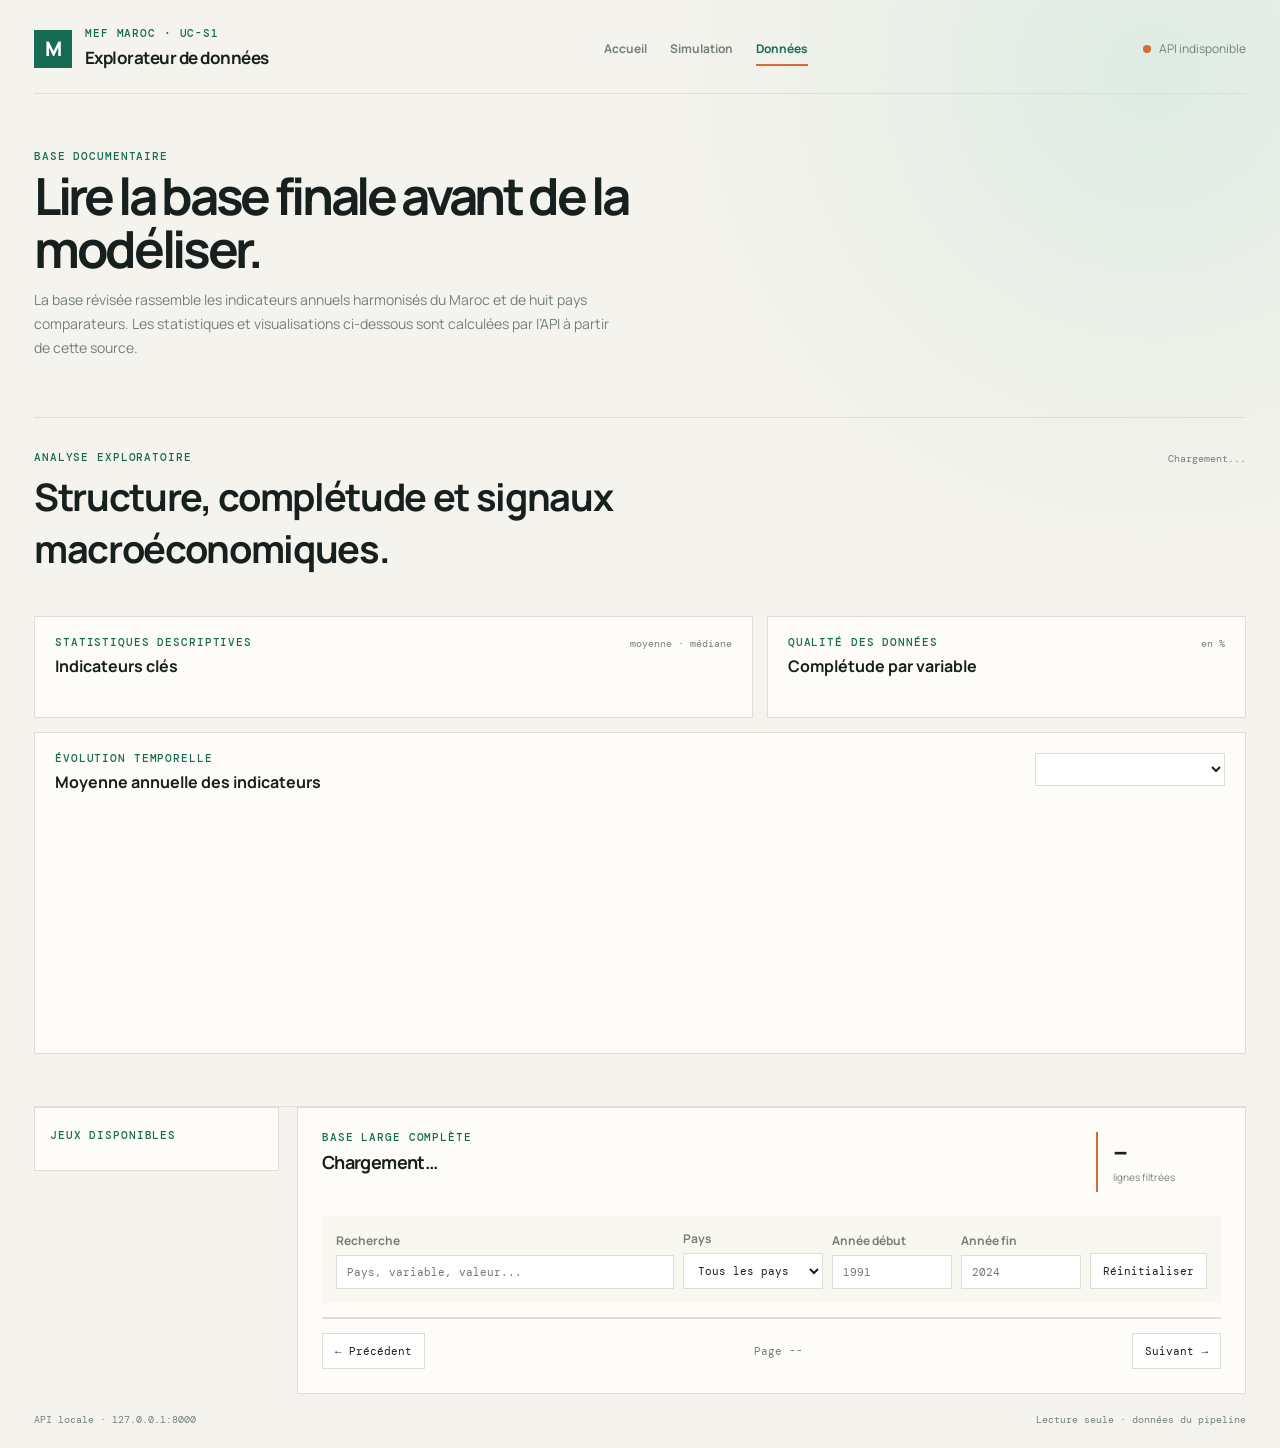
==== interface/data.html @ d7b0494a "Avant changement de design" ====
<!doctype html>
<html lang="fr">
<head>
  <meta charset="utf-8">
  <meta name="viewport" content="width=device-width, initial-scale=1">
  <title>MEF Maroc | Données</title>
  <link rel="stylesheet" href="styles.css">
  <link rel="stylesheet" href="data.css">
</head>
<body>
  <main class="shell data-shell">
    <header class="topbar">
      <a class="brand-mark" href="index.html" aria-label="Accueil Datalab MEF">M</a>
      <div><p class="eyebrow">MEF MAROC · UC-S1</p><h1>Explorateur de données</h1></div>
      <nav class="main-nav" aria-label="Navigation principale"><a href="index.html">Accueil</a><a href="simulation.html">Simulation</a><a class="active" href="data.html">Données</a></nav>
      <div class="api-status" id="apiStatus"><span class="status-dot"></span><span>Connexion...</span></div>
    </header>

    <section class="data-intro">
      <p class="eyebrow">BASE DOCUMENTAIRE</p>
      <h2>Lire la base finale avant de la modéliser.</h2>
      <p class="lede">La base révisée rassemble les indicateurs annuels harmonisés du Maroc et de huit pays comparateurs. Les statistiques et visualisations ci-dessous sont calculées par l’API à partir de cette source.</p>
    </section>

    <section class="analysis-section" aria-labelledby="analysisTitle">
      <div class="analysis-heading"><div><p class="eyebrow">ANALYSE EXPLORATOIRE</p><h3 id="analysisTitle">Structure, complétude et signaux macroéconomiques.</h3></div><span id="analysisScope" class="analysis-scope">Chargement...</span></div>
      <div id="analysisError" class="analysis-error" hidden></div>
      <div class="kpi-grid" id="analysisKpis"></div>
      <div class="analysis-grid">
        <section class="chart-panel"><div class="chart-heading"><div><p class="eyebrow">STATISTIQUES DESCRIPTIVES</p><h4>Indicateurs clés</h4></div><span class="chart-note">moyenne · médiane</span></div><div id="summaryChart" class="summary-chart"></div></section>
        <section class="chart-panel"><div class="chart-heading"><div><p class="eyebrow">QUALITÉ DES DONNÉES</p><h4>Complétude par variable</h4></div><span class="chart-note">en %</span></div><div id="missingChart" class="missing-chart"></div></section>
      </div>
      <section class="chart-panel trend-panel"><div class="chart-heading"><div><p class="eyebrow">ÉVOLUTION TEMPORELLE</p><h4>Moyenne annuelle des indicateurs</h4></div><select id="trendIndicator" aria-label="Indicateur de tendance"></select></div><div id="trendChart" class="trend-chart"></div></section>
    </section>

    <section class="dataset-layout">
      <aside class="dataset-sidebar">
        <p class="eyebrow">JEUX DISPONIBLES</p>
        <div id="datasetList" class="dataset-list"></div>
      </aside>
      <section class="data-viewer">
        <div class="viewer-heading"><div><p class="eyebrow" id="datasetEyebrow">BASE LARGE COMPLÈTE</p><h3 id="datasetTitle">Chargement...</h3><p id="datasetDescription" class="field-note"></p></div><div class="row-count"><strong id="rowCount">--</strong><span>lignes filtrées</span></div></div>
        <div class="filters">
          <label>Recherche<input id="searchInput" type="search" placeholder="Pays, variable, valeur..."></label>
          <label>Pays<select id="countryFilter"><option value="">Tous les pays</option></select></label>
          <label>Année début<input id="yearStart" type="number" placeholder="1991"></label>
          <label>Année fin<input id="yearEnd" type="number" placeholder="2024"></label>
          <button id="resetFilters" class="secondary-button" type="button">Réinitialiser</button>
        </div>
        <div class="data-table-wrap"><table class="data-table"><thead id="dataHead"></thead><tbody id="dataBody"></tbody></table><div id="dataEmpty" class="data-empty" hidden>Aucune observation ne correspond aux filtres.</div></div>
        <div class="pagination"><button id="previousPage" class="secondary-button" type="button">← Précédent</button><span id="pageInfo">Page --</span><button id="nextPage" class="secondary-button" type="button">Suivant →</button></div>
      </section>
    </section>
    <footer><span>API locale · <span id="apiEndpoint">127.0.0.1:8000</span></span><span id="dataStatus">Lecture seule · données du pipeline</span></footer>
  </main>
  <script src="data.js"></script>
</body>
</html>
---- interface/styles.css ----
@import url('https://fonts.googleapis.com/css2?family=DM+Mono:wght@400;500&family=Manrope:wght@400;500;600;700;800&display=swap');

:root { --ink: #17201f; --muted: #74807b; --paper: #f5f3ed; --panel: #fffefa; --line: #deded4; --green: #176b54; --green-soft: #e5f1eb; --orange: #d66b35; }
* { box-sizing: border-box; }
body { margin: 0; min-width: 320px; color: var(--ink); background: radial-gradient(circle at 90% 5%, #dfece3 0, transparent 28%), var(--paper); font-family: Manrope, sans-serif; }
.shell { max-width: 1240px; margin: 0 auto; padding: 28px 34px 22px; }
.topbar, .intro, .workspace, footer, .panel-heading, .result-meta { display: flex; }
.topbar { align-items: center; gap: 13px; border-bottom: 1px solid var(--line); padding-bottom: 24px; }
.brand-mark { display: grid; place-items: center; width: 38px; height: 38px; background: var(--green); color: white; font-weight: 800; font-size: 20px; }
.eyebrow { margin: 0 0 7px; color: var(--green); font: 500 11px/1 DM Mono, monospace; letter-spacing: .08em; }
h1, h2, h3, p { margin-top: 0; } h1 { margin-bottom: 0; font-size: 17px; letter-spacing: -.03em; } h2 { max-width: 680px; margin-bottom: 14px; font-size: clamp(28px, 4vw, 52px); line-height: 1.03; letter-spacing: -.065em; } h3 { margin: 0; font-size: 18px; letter-spacing: -.035em; }
.api-status { display: flex; align-items: center; gap: 8px; margin-left: auto; color: var(--muted); font-size: 12px; }.status-dot { width: 8px; height: 8px; border-radius: 50%; background: var(--orange); }.status-dot.online { background: #3eaa71; }
.main-nav { display: flex; align-items: center; gap: 23px; margin-left: auto; }.main-nav a, .text-link { color: var(--muted); font-size: 12px; font-weight: 700; text-decoration: none; }.main-nav a:hover, .main-nav a.active, .text-link:hover { color: var(--green); }.main-nav a.active { border-bottom: 2px solid var(--orange); padding-bottom: 7px; margin-bottom: -9px; }
.intro { align-items: end; justify-content: space-between; gap: 30px; padding: 72px 0 48px; }.lede { max-width: 590px; color: var(--muted); font-size: 14px; line-height: 1.7; }.model-count { display: grid; min-width: 170px; padding: 19px; border-left: 2px solid var(--orange); }.model-count strong { font-size: 40px; letter-spacing: -.07em; }.model-count span { color: var(--muted); font-size: 12px; }
.workspace { align-items: stretch; gap: 18px; }.panel { border: 1px solid var(--line); background: rgba(255,254,250,.88); }.form-panel { flex: 1.35; padding: 27px; }.result-panel { flex: .65; min-width: 310px; padding: 27px; background: var(--green); color: white; }.panel-heading { align-items: flex-start; justify-content: space-between; margin-bottom: 26px; }.panel-heading.compact { margin: 23px 0 10px; }.step-number, .result-icon { color: var(--muted); font: 500 12px DM Mono, monospace; }.result-icon { color: #bce1ca; font-size: 22px; }
label { display: block; margin: 0 0 8px; color: var(--muted); font-size: 12px; font-weight: 700; } select { width: 100%; padding: 13px 14px; border: 1px solid var(--line); border-radius: 0; color: var(--ink); background: white; font: 600 14px Manrope, sans-serif; }.field-note { margin: 8px 0 18px; color: var(--muted); font-size: 11px; line-height: 1.5; }.segmented { display: flex; gap: 5px; margin-bottom: 20px; }.segmented button { flex: 1; padding: 10px 4px; border: 1px solid var(--line); background: transparent; color: var(--muted); cursor: pointer; font: 500 11px DM Mono, monospace; }.segmented button.active { border-color: var(--green); color: white; background: var(--green); }.form-divider { height: 1px; background: var(--line); }.required { padding-top: 3px; color: var(--muted); font: 10px DM Mono, monospace; }.history-table-wrap { overflow-x: auto; border: 1px solid var(--line); } table { width: 100%; min-width: 520px; border-collapse: collapse; } th, td { padding: 8px 9px; border-bottom: 1px solid #ecece4; text-align: left; } th { color: var(--muted); background: #f8f8f1; font: 10px DM Mono, monospace; text-transform: uppercase; } td:first-child { color: var(--muted); font: 11px DM Mono, monospace; } td input { width: 100%; min-width: 95px; padding: 7px; border: 1px solid transparent; background: transparent; color: var(--ink); font: 12px DM Mono, monospace; } td input:focus { outline: 1px solid var(--green); background: white; }.primary-button { display: flex; justify-content: space-between; width: 100%; margin-top: 18px; padding: 14px 16px; border: 0; background: var(--orange); color: white; cursor: pointer; font: 700 12px Manrope, sans-serif; }.primary-button:disabled { opacity: .6; cursor: wait; }.error-message { min-height: 15px; margin: 10px 0 0; color: #b43c2c; font-size: 11px; }
.result-panel .panel-heading { border-bottom: 1px solid rgba(255,255,255,.2); padding-bottom: 22px; }.result-panel .eyebrow { color: #bce1ca; }.result-panel h3 { color: white; }.result-empty { display: grid; place-content: center; min-height: 360px; }.empty-line { display: block; width: 42px; height: 4px; margin-bottom: 19px; background: var(--orange); }.result-empty p { margin-bottom: 9px; font-size: 18px; font-weight: 700; }.result-empty small { max-width: 240px; color: #b5cfc1; font-size: 11px; line-height: 1.6; }.result-content { padding-top: 42px; }.result-label { color: #bce1ca; font: 11px DM Mono, monospace; }.result-value { display: flex; align-items: baseline; gap: 8px; padding: 7px 0 37px; }.result-value strong { font-size: clamp(44px, 5vw, 72px); letter-spacing: -.08em; }.result-value span { color: #bce1ca; font: 14px DM Mono, monospace; }.result-meta { justify-content: space-between; padding: 13px 0; border-top: 1px solid rgba(255,255,255,.2); color: #b5cfc1; font-size: 11px; }.result-meta strong { color: white; font-weight: 600; }.confidence-note { display: flex; gap: 10px; margin-top: 34px; padding: 13px; background: rgba(0,0,0,.12); color: #c7ded1; font-size: 10px; line-height: 1.5; }.confidence-note span { display: grid; flex: 0 0 16px; place-items: center; height: 16px; border: 1px solid #a7cdb7; border-radius: 50%; font: 10px DM Mono, monospace; }.confidence-note p { margin: 0; }
footer { justify-content: space-between; padding-top: 19px; color: var(--muted); font: 10px DM Mono, monospace; }
.home-hero { display: grid; grid-template-columns: minmax(0, 1fr) 210px; gap: 70px; align-items: end; min-height: 530px; padding: 82px 0 84px; border-bottom: 1px solid var(--line); background: linear-gradient(135deg, transparent 0 58%, rgba(214,107,53,.08) 58% 100%); }.hero-copy h2 { max-width: 760px; margin-bottom: 22px; font-size: clamp(42px, 7vw, 86px); }.hero-lede { max-width: 640px; color: var(--muted); font-size: 16px; line-height: 1.75; }.hero-actions { display: flex; align-items: center; gap: 25px; margin-top: 31px; }.hero-button { display: inline-flex; width: 205px; margin-top: 0; text-decoration: none; }.hero-index { display: grid; grid-template-columns: 1fr 1fr; gap: 4px 17px; padding: 16px 0 0 18px; border-left: 2px solid var(--orange); }.hero-index .index-label { grid-column: 1 / -1; margin-bottom: 12px; color: var(--green); font: 500 11px/1 DM Mono, monospace; }.hero-index strong { color: var(--green); font-size: 30px; letter-spacing: -.06em; }.hero-index span:not(.index-label) { align-self: center; color: var(--muted); font-size: 11px; line-height: 1.3; }
.home-section { padding: 72px 0; border-bottom: 1px solid var(--line); }.section-intro { display: grid; grid-template-columns: 1fr 2fr; gap: 30px; margin-bottom: 34px; }.section-intro h3 { max-width: 620px; font-size: clamp(28px, 4vw, 48px); line-height: 1.05; }.stage-grid { display: grid; grid-template-columns: repeat(3, 1fr); gap: 14px; }.stage-card { min-height: 275px; padding: 22px; border: 1px solid var(--line); background: rgba(255,254,250,.72); }.stage-card-featured { border-top: 3px solid var(--orange); background: var(--green); color: white; }.stage-number { display: block; margin-bottom: 44px; color: var(--orange); font: 500 13px DM Mono, monospace; }.stage-card-featured .eyebrow, .stage-card-featured a { color: #bce1ca; }.stage-card h4 { margin: 0 0 12px; font-size: 21px; letter-spacing: -.04em; }.stage-card p:not(.eyebrow) { min-height: 70px; color: var(--muted); font-size: 12px; line-height: 1.65; }.stage-card-featured p:not(.eyebrow) { color: #d0e3d7; }.stage-card a { color: var(--green); font-size: 11px; font-weight: 700; text-decoration: none; }.stage-card a span { color: var(--orange); }.stage-status { color: var(--muted); font: 10px DM Mono, monospace; }.model-section { display: grid; grid-template-columns: 1fr 2fr; gap: 30px; }.model-section .section-intro { display: block; margin: 0; }.model-list { display: grid; grid-template-columns: 1fr 1fr; border-top: 1px solid var(--line); }.model-list div { padding: 20px 18px 20px 0; border-bottom: 1px solid var(--line); }.model-list strong, .model-list span { display: block; }.model-list strong { margin-bottom: 8px; color: var(--green); font-size: 16px; }.model-list span { color: var(--muted); font-size: 12px; line-height: 1.6; }.signal-section { display: grid; grid-template-columns: 1fr 1fr; gap: 50px; align-items: end; background: var(--green); color: white; padding-left: 30px; padding-right: 30px; }.signal-section .eyebrow { color: #bce1ca; }.signal-section h3 { max-width: 550px; font-size: clamp(27px, 4vw, 46px); line-height: 1.08; letter-spacing: -.05em; }.signal-section > p { max-width: 470px; color: #d0e3d7; font-size: 13px; line-height: 1.8; }
.scope-content { display: grid; grid-template-columns: 1fr 1.3fr; gap: 55px; align-items: start; }.scope-content > p { max-width: 480px; margin: 0; color: var(--muted); font-size: 14px; line-height: 1.8; }.country-strip { display: flex; flex-wrap: wrap; gap: 9px; }.country-strip span:not(.country-label) { padding: 8px 10px; border: 1px solid var(--line); background: white; color: var(--green); font: 11px DM Mono, monospace; }.country-label { width: 100%; margin-bottom: 3px; color: var(--orange); font: 500 10px DM Mono, monospace; }.safeguard-grid { display: grid; grid-template-columns: repeat(3, 1fr); gap: 14px; }.safeguard-grid article { padding: 20px; border-top: 2px solid var(--green); background: rgba(255,254,250,.72); }.safeguard-grid article > span { color: var(--orange); font: 500 12px DM Mono, monospace; }.safeguard-grid h4 { margin: 29px 0 10px; font-size: 17px; }.safeguard-grid p { margin: 0; color: var(--muted); font-size: 12px; line-height: 1.7; }
@media (max-width: 780px) { .shell { padding: 20px 16px; }.intro { display: block; padding: 48px 0 32px; }.model-count { margin-top: 28px; }.workspace { display: block; }.result-panel { min-width: 0; margin-top: 16px; }.form-panel, .result-panel { padding: 20px; } footer { display: block; line-height: 2; }.segmented button { font-size: 10px; } }
@media (max-width: 780px) { .main-nav { gap: 12px; }.main-nav a { font-size: 10px; }.home-hero { display: block; min-height: 0; padding: 62px 0 54px; background: linear-gradient(135deg, transparent 0 72%, rgba(214,107,53,.08) 72% 100%); }.hero-copy h2 { font-size: clamp(40px, 12vw, 66px); }.hero-lede { font-size: 14px; }.hero-index { max-width: 290px; margin-top: 55px; }.section-intro, .model-section, .signal-section { display: block; }.section-intro h3 { margin-top: 22px; }.stage-grid { grid-template-columns: 1fr; }.stage-card { min-height: 0; }.stage-number { margin-bottom: 30px; }.model-list { margin-top: 34px; }.signal-section { padding: 45px 22px; }.signal-section > p { margin-top: 28px; } }
@media (max-width: 780px) { .scope-content { display: block; }.scope-content > p { margin-bottom: 32px; }.safeguard-grid { grid-template-columns: 1fr; } }
@media (max-width: 560px) { .topbar { flex-wrap: wrap; }.main-nav { order: 3; width: 100%; justify-content: space-between; margin-top: 12px; }.api-status { margin-left: auto; }.main-nav a.active { margin-bottom: -2px; padding-bottom: 5px; }.hero-actions { align-items: flex-start; flex-direction: column; }.model-list { grid-template-columns: 1fr; } }

html { scroll-behavior: smooth; }
button:focus-visible, a:focus-visible, select:focus-visible, input:focus-visible { outline: 3px solid rgba(214,107,53,.55); outline-offset: 3px; }
.brand-mark { flex: 0 0 38px; text-decoration: none; transition: background .2s ease, transform .2s ease; }
.brand-mark:hover { background: var(--orange); transform: translateY(-2px); }
.main-nav a, .text-link { transition: color .2s ease; }
.segmented button, .primary-button, .secondary-button { transition: border-color .2s ease, background .2s ease, color .2s ease, transform .2s ease; }
.segmented button:hover { border-color: var(--green); color: var(--green); }
.primary-button:hover { background: #b95729; transform: translateY(-1px); }
.primary-button:disabled { transform: none; }
@media (max-width: 900px) {
	.shell { padding: 24px 22px 20px; }
	.topbar { flex-wrap: wrap; }
	.main-nav { order: 3; width: 100%; justify-content: flex-end; margin-top: 14px; }
	.main-nav a.active { margin-bottom: -2px; padding-bottom: 5px; }
	.intro { display: block; padding: 54px 0 34px; }
	.model-count { margin-top: 28px; }
	.workspace { display: block; }
	.result-panel { min-width: 0; margin-top: 16px; }
	.form-panel, .result-panel { padding: 22px; }
	footer { display: block; line-height: 2; }
}
@media (max-width: 560px) {
	.shell { padding: 18px 16px; }
	.topbar { gap: 10px; }
	.brand-mark { flex-basis: 34px; width: 34px; height: 34px; font-size: 17px; }
	.topbar h1 { font-size: 15px; }
	.main-nav { justify-content: space-between; margin-top: 11px; }
	.main-nav a { font-size: 10px; }
	.api-status { font-size: 11px; }
}
---- interface/data.css ----
.data-shell { max-width: 1440px; }
.nav-link { margin-left: auto; color: var(--green); font-size: 12px; font-weight: 700; text-decoration: none; }
.nav-link span { color: var(--orange); margin-left: 5px; }
.data-intro { padding: 57px 0 43px; }.data-intro h2 { max-width: 760px; }
.analysis-section { padding: 26px 0 42px; border-top: 1px solid var(--line); border-bottom: 1px solid var(--line); }.analysis-heading, .chart-heading { display: flex; justify-content: space-between; gap: 20px; align-items: flex-start; }.analysis-heading h3 { max-width: 660px; margin: 0; font-size: clamp(25px, 3vw, 38px); }.analysis-scope, .chart-note { color: var(--muted); font: 10px DM Mono, monospace; }.analysis-error { margin-top: 15px; padding: 12px; color: #9e3025; background: #fcece8; font-size: 12px; }.kpi-grid { display: grid; grid-template-columns: repeat(4, 1fr); gap: 10px; margin: 28px 0 14px; }.analysis-kpi { padding: 15px 17px; border-left: 2px solid var(--orange); background: rgba(255,254,250,.82); }.analysis-kpi span, .analysis-kpi strong { display: block; }.analysis-kpi span { color: var(--muted); font: 10px DM Mono, monospace; }.analysis-kpi strong { margin-top: 8px; color: var(--green); font-size: 24px; letter-spacing: -.05em; }.analysis-grid { display: grid; grid-template-columns: 1.2fr .8fr; gap: 14px; }.chart-panel { min-width: 0; padding: 20px; border: 1px solid var(--line); background: rgba(255,254,250,.82); }.chart-heading { margin-bottom: 20px; }.chart-heading h4 { margin: 0; font-size: 16px; }.summary-row { display: flex; justify-content: space-between; gap: 15px; padding: 11px 0; border-bottom: 1px solid #ecece4; }.summary-label strong, .summary-label span { display: block; }.summary-label strong { color: var(--green); font: 11px DM Mono, monospace; }.summary-label span { margin-top: 4px; color: var(--muted); font-size: 10px; }.summary-values { display: flex; gap: 13px; color: var(--muted); font-size: 10px; white-space: nowrap; }.summary-values b { color: var(--ink); font: 500 11px DM Mono, monospace; }.missing-row { display: grid; grid-template-columns: 142px 1fr 48px; align-items: center; gap: 8px; margin: 12px 0; color: var(--muted); font: 10px DM Mono, monospace; }.missing-row b { color: var(--green); font-weight: 500; text-align: right; }.bar-track { height: 7px; background: #e7e8df; }.bar-track i { display: block; height: 100%; background: var(--orange); }.trend-panel { margin-top: 14px; }.trend-panel select { width: 190px; padding: 8px 10px; border: 1px solid var(--line); border-radius: 0; background: white; color: var(--ink); font: 10px DM Mono, monospace; }.trend-chart { overflow: hidden; }.trend-chart svg { display: block; width: 100%; min-height: 220px; }.trend-chart line { stroke: var(--line); stroke-width: 1; }.trend-chart polyline { fill: none; stroke: var(--green); stroke-width: 3; stroke-linejoin: round; stroke-linecap: round; }.trend-chart text { fill: var(--muted); font: 10px DM Mono, monospace; }
.dataset-layout { display: grid; grid-template-columns: 245px minmax(0, 1fr); gap: 18px; align-items: start; }
.dataset-sidebar, .data-viewer { border: 1px solid var(--line); background: rgba(255,254,250,.88); }.dataset-sidebar { padding: 22px 15px; }.dataset-list { display: grid; gap: 6px; }.dataset-item { padding: 13px 11px; border: 1px solid transparent; border-left: 2px solid transparent; background: transparent; color: var(--ink); cursor: pointer; text-align: left; }.dataset-item strong, .dataset-item span { display: block; }.dataset-item strong { font-size: 12px; }.dataset-item span { margin-top: 5px; color: var(--muted); font: 10px DM Mono, monospace; }.dataset-item.active { border-color: var(--line); border-left-color: var(--orange); background: white; }
.data-viewer { min-width: 0; padding: 24px; }.viewer-heading { display: flex; justify-content: space-between; gap: 20px; margin-bottom: 24px; }.viewer-heading h3 { margin-bottom: 8px; }.row-count { min-width: 125px; padding-left: 15px; border-left: 2px solid var(--orange); }.row-count strong, .row-count span { display: block; }.row-count strong { font-size: 28px; }.row-count span { color: var(--muted); font-size: 10px; }
.filters { display: grid; grid-template-columns: minmax(180px, 1.5fr) 140px 120px 120px auto; align-items: end; gap: 9px; padding: 14px; margin-bottom: 14px; background: #f8f8f1; }.filters label { margin: 0; }.filters input, .filters select { display: block; width: 100%; margin-top: 6px; padding: 9px 10px; border: 1px solid var(--line); border-radius: 0; background: white; color: var(--ink); font: 11px DM Mono, monospace; }.secondary-button { padding: 10px 12px; border: 1px solid var(--line); background: white; color: var(--ink); cursor: pointer; font: 11px DM Mono, monospace; }.secondary-button:disabled { cursor: not-allowed; opacity: .4; }
.data-table-wrap { overflow: auto; max-height: 620px; border: 1px solid var(--line); }.data-table { min-width: 940px; width: 100%; border-collapse: collapse; }.data-table th, .data-table td { padding: 9px 10px; border-bottom: 1px solid #ecece4; white-space: nowrap; text-align: left; }.data-table th { position: sticky; top: 0; z-index: 1; background: var(--green); color: white; font: 10px DM Mono, monospace; }.data-table td { color: var(--ink); font: 11px DM Mono, monospace; }.data-table tr:hover td { background: var(--green-soft); }.data-empty { padding: 40px; color: var(--muted); text-align: center; font-size: 12px; }.pagination { display: flex; align-items: center; justify-content: space-between; padding-top: 14px; color: var(--muted); font: 11px DM Mono, monospace; }
@media (max-width: 900px) { .dataset-layout { display: block; }.dataset-sidebar { margin-bottom: 16px; }.dataset-list { grid-template-columns: repeat(2, minmax(0, 1fr)); }.filters { grid-template-columns: repeat(2, minmax(0, 1fr)); }.filters label:first-child { grid-column: 1 / -1; } }
@media (max-width: 900px) { .analysis-grid { grid-template-columns: 1fr; } }
@media (max-width: 560px) { .dataset-list { grid-template-columns: 1fr; }.filters { grid-template-columns: 1fr; }.filters label:first-child { grid-column: auto; }.viewer-heading { display: block; }.row-count { margin-top: 18px; }.nav-link { display: none; } }
@media (max-width: 560px) { .kpi-grid { grid-template-columns: repeat(2, 1fr); }.analysis-heading, .chart-heading { display: block; }.analysis-scope, .chart-note { display: block; margin-top: 11px; }.summary-row { display: block; }.summary-values { margin-top: 8px; }.missing-row { grid-template-columns: 125px 1fr 42px; }.trend-panel select { width: 100%; margin-top: 14px; } }

.analysis-section { padding-top: 34px; padding-bottom: 52px; }
.trend-chart { min-height: 220px; }
@media (max-width: 900px) { .dataset-layout { margin-top: 18px; } }
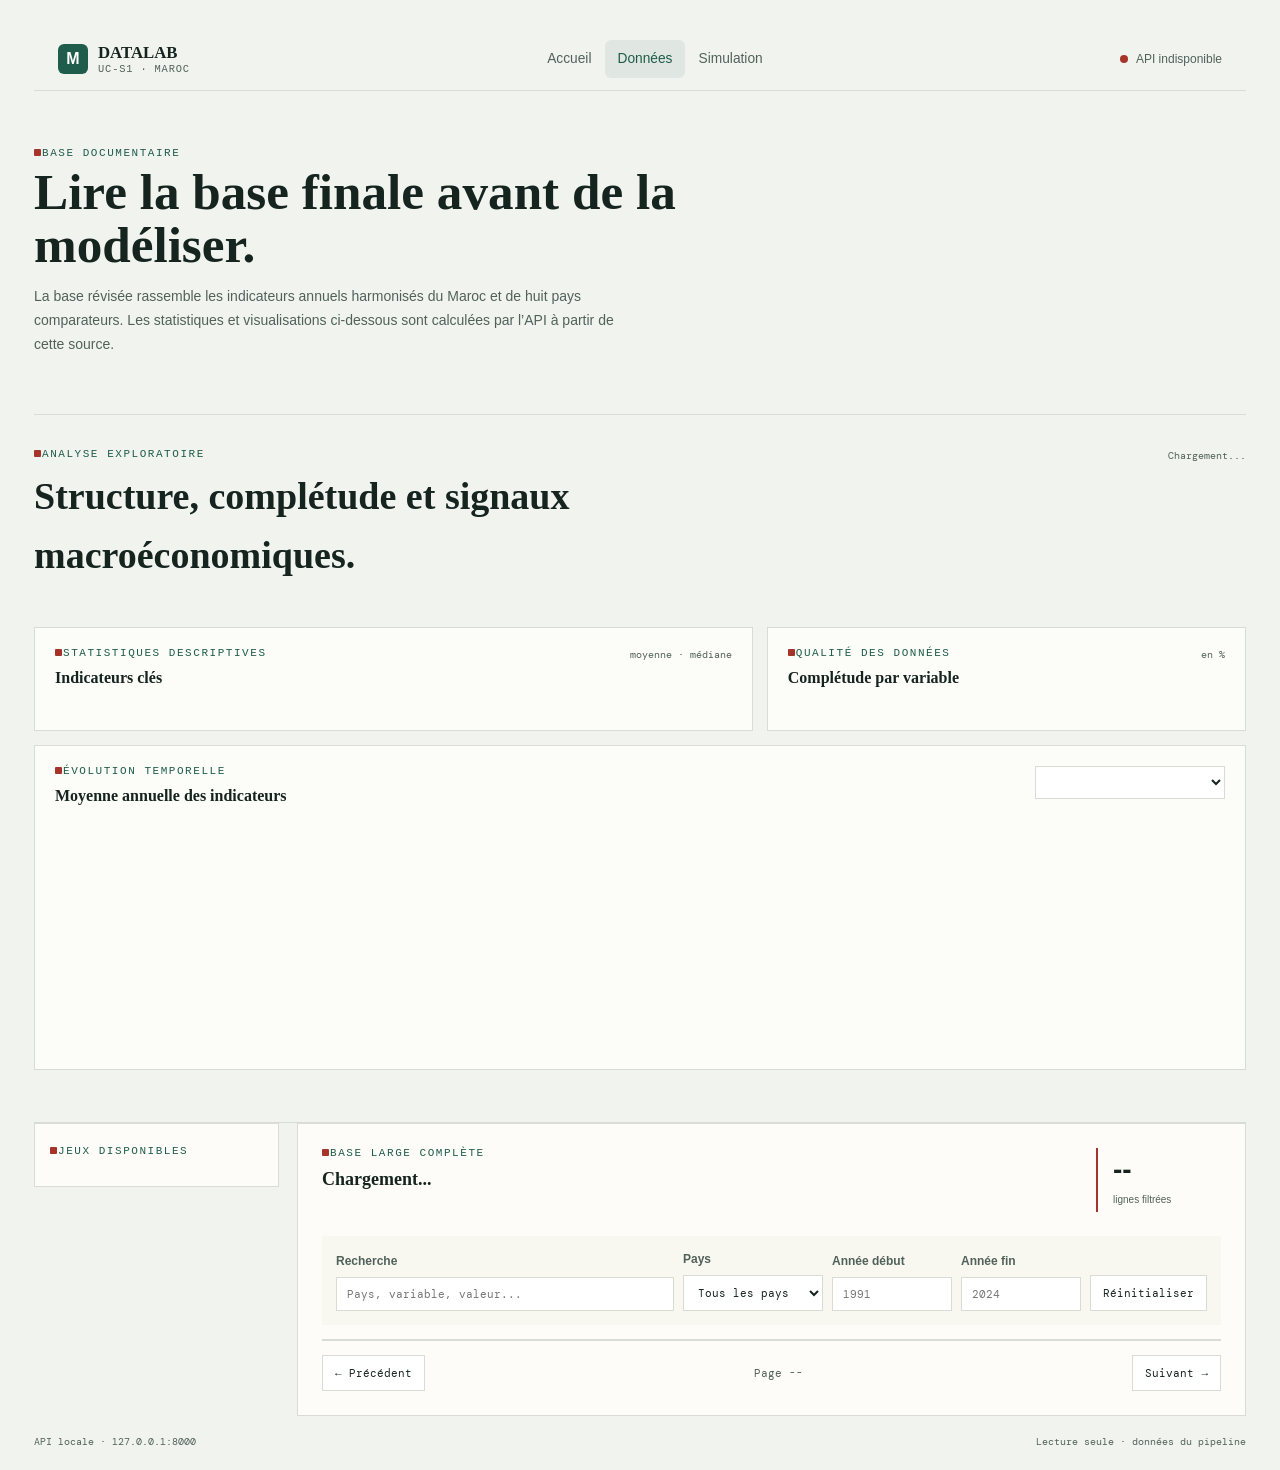
==== commit 5554dfcb: "Fusion complete" ====
--- a/interface/data.html
+++ b/interface/data.html
@@ -9,12 +9,7 @@
 </head>
 <body>
   <main class="shell data-shell">
-    <header class="topbar">
-      <a class="brand-mark" href="index.html" aria-label="Accueil Datalab MEF">M</a>
-      <div><p class="eyebrow">MEF MAROC · UC-S1</p><h1>Explorateur de données</h1></div>
-      <nav class="main-nav" aria-label="Navigation principale"><a href="index.html">Accueil</a><a href="simulation.html">Simulation</a><a class="active" href="data.html">Données</a></nav>
-      <div class="api-status" id="apiStatus"><span class="status-dot"></span><span>Connexion...</span></div>
-    </header>
+    <header class="site-nav"><div class="site-nav-inner"><a class="site-brand" href="index.html" aria-label="Datalab UC-S1, accueil"><span class="site-mark">M</span><span>DATALAB<small>UC-S1 · MAROC</small></span></a><nav class="site-links" aria-label="Navigation principale"><a href="index.html">Accueil</a><a class="current" href="data.html">Données</a><a href="simulation.html">Simulation</a></nav><div class="api-status" id="apiStatus"><span class="status-dot"></span><span>Connexion...</span></div></div></header>
 
     <section class="data-intro">
       <p class="eyebrow">BASE DOCUMENTAIRE</p>
--- a/interface/styles.css
+++ b/interface/styles.css
@@ -53,4 +53,44 @@
 	.main-nav { justify-content: space-between; margin-top: 11px; }
 	.main-nav a { font-size: 10px; }
 	.api-status { font-size: 11px; }
-}+}
+
+/* Datalab visual system: shared by the homepage, data explorer and simulation. */
+:root { --bg: #f1f3ef; --surface: #ffffff; --ink: #16241f; --muted: #51615a; --green: #1f5c4b; --green-dark: #123b30; --green-soft: #1f5c4b14; --orange: #a6342b; --gold: #a9822e; --line: #d9dcd5; --line-strong: #b9c0b7; --shadow: 0 12px 28px -18px rgba(18,32,26,.35); --serif: Spectral, Georgia, serif; --sans: 'IBM Plex Sans', -apple-system, BlinkMacSystemFont, 'Segoe UI', sans-serif; --mono: 'IBM Plex Mono', 'SFMono-Regular', Consolas, monospace; }
+body { background: var(--bg); color: var(--ink); font-family: var(--sans); line-height: 1.55; }
+h1, h2, h3, h4 { font-family: var(--serif); color: var(--ink); letter-spacing: 0; }
+.eyebrow { color: var(--green); font-family: var(--mono); letter-spacing: .14em; text-transform: uppercase; }
+.eyebrow::before { content: ''; display: inline-block; width: 7px; height: 7px; margin-right: 1px; border-radius: 1px; background: var(--orange); }
+.content-wrap { width: min(1180px, calc(100% - 48px)); margin-inline: auto; }
+.site-nav { position: sticky; top: 0; z-index: 40; border-bottom: 1px solid var(--line); background: rgba(241,243,239,.9); backdrop-filter: blur(10px); }
+.site-nav-inner { display: flex; align-items: center; gap: 20px; width: min(1180px, calc(100% - 48px)); min-height: 62px; margin-inline: auto; }
+.site-brand { display: flex; align-items: center; gap: 10px; color: var(--ink); font: 600 1.05rem var(--serif); text-decoration: none; white-space: nowrap; }
+.site-brand small { display: block; color: var(--muted); font: 400 .65rem var(--mono); letter-spacing: .08em; text-transform: uppercase; }
+.site-mark { display: grid; place-items: center; width: 30px; height: 30px; border-radius: 6px; background: var(--green); color: white; font: 700 16px var(--sans); }
+.site-links { display: flex; flex-wrap: wrap; gap: 2px; margin-left: auto; }
+.site-links a { padding: 8px 12px; border-radius: 6px; color: var(--muted); font-size: .86rem; font-weight: 500; text-decoration: none; transition: background .15s, color .15s; }
+.site-links a:hover, .site-links a.current { background: var(--green-soft); color: var(--green); }
+.site-cta, .site-mobile-link { padding: 9px 16px; border-radius: 6px; background: var(--green); color: white; font-size: .82rem; font-weight: 600; text-decoration: none; white-space: nowrap; }
+.site-mobile-link { display: none; }
+.maquette-home { min-width: 320px; }
+.maquette-hero { position: relative; overflow: hidden; padding: 74px 0 56px; }
+.hero-lines { position: absolute; inset: 0; opacity: .55; pointer-events: none; }
+.hero-lines span { position: absolute; left: -4%; width: 108%; height: 90px; border-top: 1px solid var(--line-strong); border-radius: 50%; transform: rotate(-5deg); }
+.hero-lines span:nth-child(1) { top: 47%; }.hero-lines span:nth-child(2) { top: 58%; transform: rotate(-4deg); }.hero-lines span:nth-child(3) { top: 36%; border-color: var(--green); transform: rotate(-7deg); }
+.hero-content { position: relative; max-width: 1180px; }
+.hero-content h1 { max-width: 760px; margin: .4em 0 .5em; font-size: clamp(2.1rem, 4.6vw, 3.15rem); line-height: 1.1; }
+.hero-lede { max-width: 56ch; margin-bottom: 30px; color: var(--muted); font-size: 1.15rem; }
+.hero-actions { display: flex; flex-wrap: wrap; gap: 14px; }
+.maquette-button { display: inline-flex; align-items: center; gap: 8px; padding: 13px 22px; border-radius: 7px; font-weight: 600; text-decoration: none; transition: transform .15s, box-shadow .15s; }
+.maquette-button:hover { transform: translateY(-1px); }.maquette-button.primary { background: var(--green); color: white; box-shadow: 0 10px 24px -12px var(--green); }.maquette-button.ghost { background: var(--surface); color: var(--ink); box-shadow: 0 0 0 1px var(--line-strong) inset; }
+.kpi-band { display: grid; grid-template-columns: repeat(4, 1fr); gap: 1px; margin-top: 44px; overflow: hidden; border: 1px solid var(--line); border-radius: 10px; background: var(--line); }.kpi-band > div { padding: 22px 20px; background: var(--surface); }.kpi-band strong, .kpi-band span { display: block; }.kpi-band strong { color: var(--green); font: 600 1.9rem var(--mono); }.kpi-band span { margin-top: 4px; color: var(--muted); font-size: .8rem; }
+.maquette-section { padding: 70px 0; scroll-margin-top: 76px; }.maquette-section.alt { border-block: 1px solid var(--line); background: var(--surface); }.section-head { max-width: 640px; margin-bottom: 40px; }.section-head h2 { margin: .35em 0 .3em; font-size: clamp(1.7rem, 3vw, 2.45rem); }.section-head p:not(.eyebrow) { color: var(--muted); }
+.flow-row { display: flex; flex-wrap: wrap; justify-content: center; gap: 14px; }.flow-node { min-width: 190px; padding: 14px 20px; border: 1px solid var(--line-strong); border-radius: 9px; background: var(--surface); font-size: .88rem; font-weight: 500; text-align: center; }.flow-node.wide { min-width: 320px; }.flow-node.tinted { border-color: var(--green); background: var(--green-soft); color: var(--green-dark); font-weight: 600; }.flow-line { width: 2px; height: 26px; margin: 0 auto; background: var(--line-strong); }
+.traj-list { display: grid; gap: 10px; margin-top: 28px; }.traj-list > div { display: flex; align-items: baseline; gap: 12px; padding: 14px 16px; border: 1px solid var(--line); border-radius: 8px; background: var(--surface); font-size: .92rem; }.traj-list b { color: var(--gold); font: 600 .8rem var(--mono); }.inline-link { display: inline-block; margin-top: 22px; color: var(--green); font-weight: 600; text-decoration: none; }.two-columns { display: grid; grid-template-columns: 1.1fr .9fr; gap: 36px; align-items: start; }.country-panel { padding: 22px; border: 1px solid var(--line); border-radius: 10px; background: var(--surface); }.country-panel p:not(.eyebrow) { margin-top: 10px; color: var(--muted); }.chips { display: flex; flex-wrap: wrap; gap: 8px; margin-top: 14px; }.chips span { padding: 5px 10px; border: 1px solid var(--green); border-radius: 999px; background: var(--green-soft); color: var(--green-dark); font: .76rem var(--mono); }.chips .focus { border-color: var(--orange); background: #a6342b12; color: var(--orange); font-weight: 600; }
+.engine-grid, .preview-grid { display: grid; grid-template-columns: repeat(4, 1fr); gap: 14px; }.preview-grid { grid-template-columns: repeat(3, 1fr); }.engine-card, .preview-grid article { display: flex; flex-direction: column; gap: 8px; padding: 20px 18px; border: 1px solid var(--line); border-radius: 10px; background: var(--surface); }.engine-card.active { border-top: 3px solid var(--green); }.engine-card h3 { margin: 0; font: 700 1.08rem var(--sans); }.engine-card p, .preview-grid p, .preview-grid li { color: var(--muted); font-size: .86rem; }.engine-card a { margin-top: auto; color: var(--green); font-size: .82rem; font-weight: 600; text-decoration: none; }.engine-tag { color: var(--gold) !important; font: .68rem var(--mono) !important; letter-spacing: .08em; text-transform: uppercase; }.convergence { display: grid; gap: 6px; justify-items: center; margin: 30px auto 0; text-align: center; color: var(--muted); font: .75rem var(--mono); }.convergence strong { padding: 12px 18px; border: 1px solid var(--green); border-radius: 8px; background: var(--green-soft); color: var(--green-dark); }
+.preview-grid article { min-height: 150px; }.preview-grid ul { margin: 4px 0 0; padding-left: 1.1em; }.site-footer { display: flex; justify-content: space-between; flex-wrap: wrap; gap: 10px; padding: 30px 0; color: var(--muted); font: .76rem var(--mono); }
+@media (max-width: 900px) { .site-cta { display: none; }.site-mobile-link { display: inline-block; margin-left: auto; }.site-links { margin-left: 0; }.engine-grid { grid-template-columns: 1fr 1fr; }.two-columns { grid-template-columns: 1fr; } }
+@media (max-width: 720px) { .kpi-band { grid-template-columns: 1fr 1fr; }.preview-grid { grid-template-columns: 1fr; } }
+@media (max-width: 520px) { .content-wrap, .site-nav-inner { width: calc(100% - 32px); }.site-nav-inner { gap: 10px; min-height: 58px; }.site-brand { font-size: .95rem; }.site-links { gap: 0; }.site-links a { padding: 7px 8px; font-size: .72rem; }.maquette-hero { padding: 56px 0 40px; }.maquette-section { padding: 48px 0; }.hero-lede { font-size: 1rem; }.engine-grid { grid-template-columns: 1fr; }.flow-node, .flow-node.wide { width: 100%; min-width: 0; }.site-footer { display: block; line-height: 2; } }
+.maquette-home .site-mobile-link { display: none; }
+@media (max-width: 520px) { .maquette-home .site-nav-inner { min-height: 58px; }.maquette-home .site-links { margin-left: auto; }.maquette-home .site-links a:nth-child(n+4) { display: none; }.maquette-home .site-links a { padding-inline: 6px; font-size: .68rem; }.maquette-home .site-mobile-link { display: inline-block; padding: 7px 9px; font-size: .7rem; } }
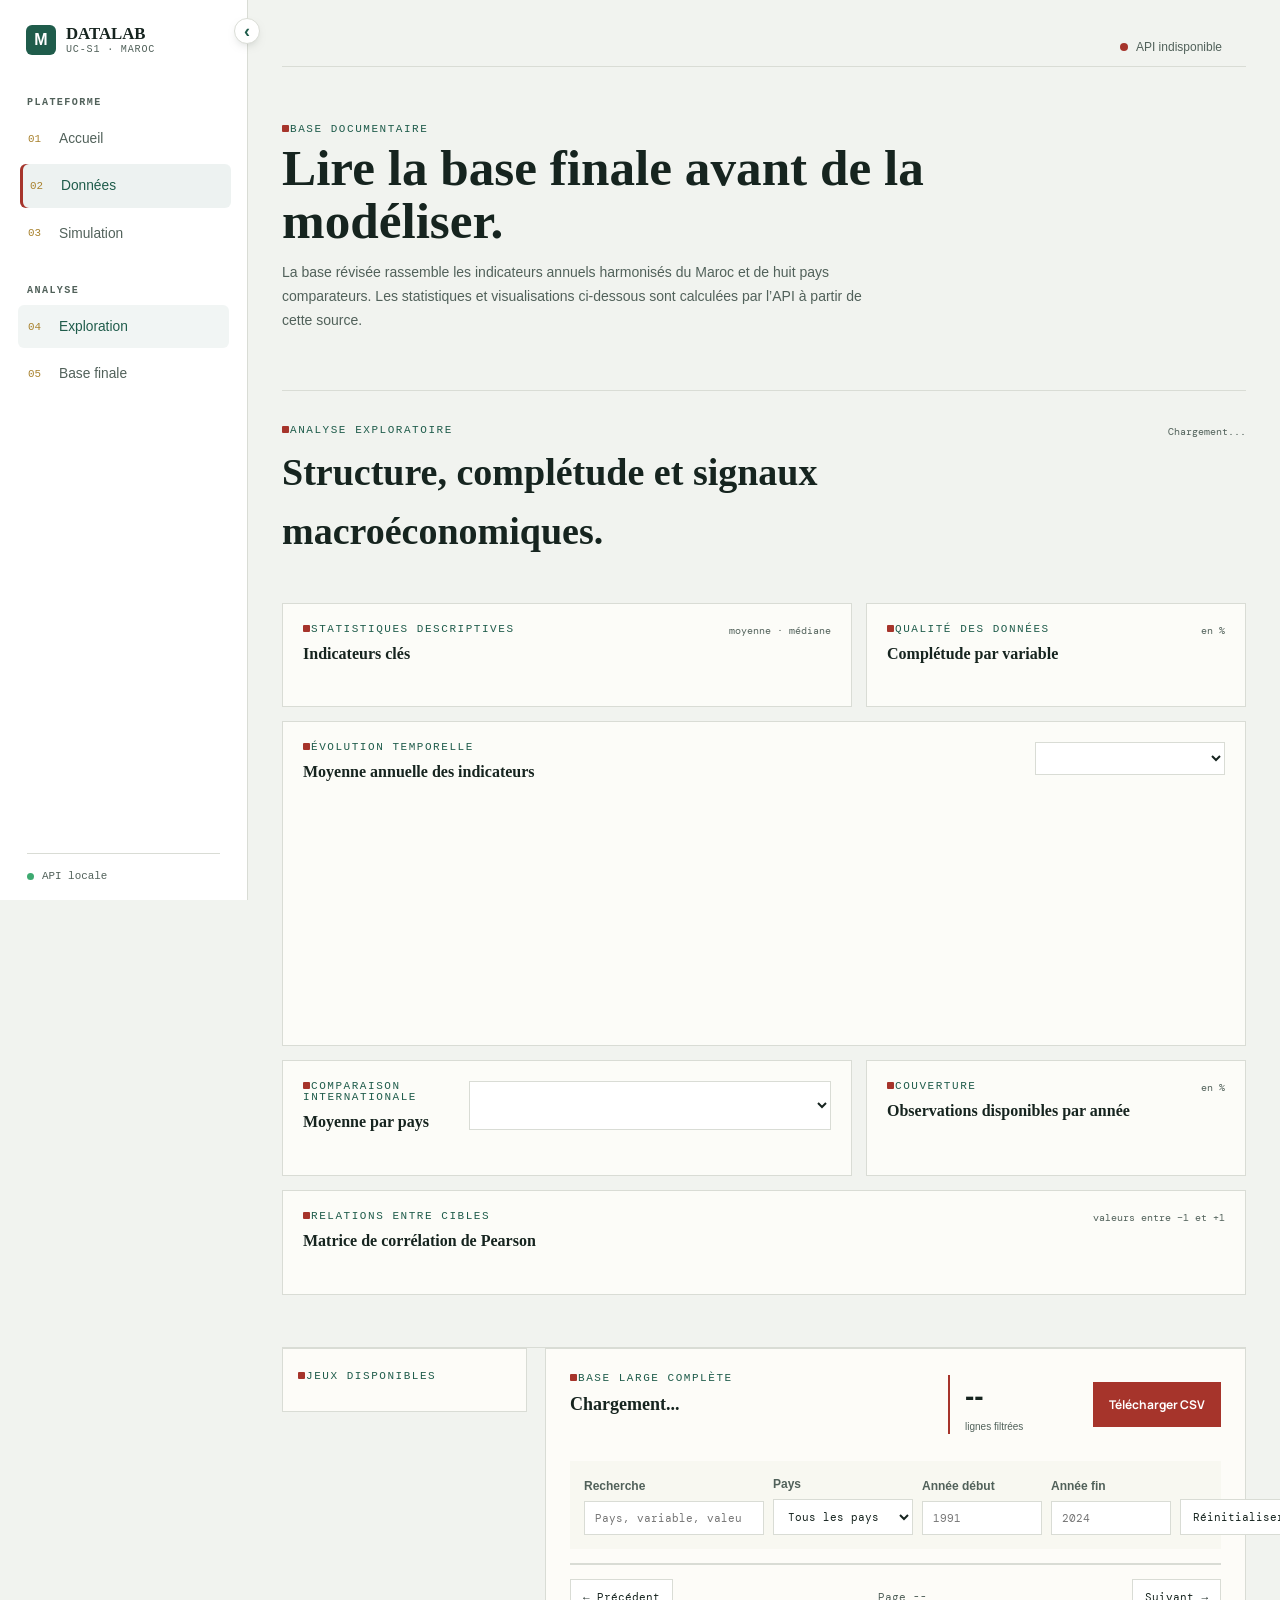
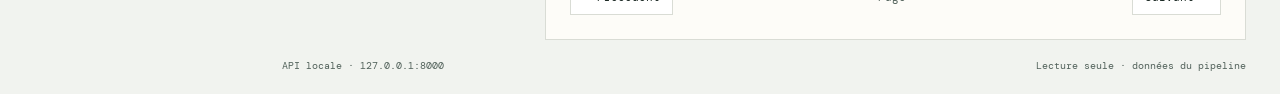
==== commit 22cdca4d: "Avant modif de l'url de l'API" ====
--- a/interface/data.html
+++ b/interface/data.html
@@ -7,7 +7,8 @@
   <link rel="stylesheet" href="styles.css">
   <link rel="stylesheet" href="data.css">
 </head>
-<body>
+<body class="with-sidebar">
+  <aside class="side-menu" aria-label="Menu principal"><a class="side-brand" href="index.html"><span class="site-mark">M</span><span>DATALAB<small>UC-S1 · MAROC</small></span></a><p class="side-label">PLATEFORME</p><nav><a href="index.html"><span>01</span>Accueil</a><a class="active" href="data.html"><span>02</span>Données</a><a href="simulation.html"><span>03</span>Simulation</a></nav><p class="side-label">ANALYSE</p><nav><a class="active-soft" href="#analysisTitle"><span>04</span>Exploration</a><a href="#datasetTitle"><span>05</span>Base finale</a></nav><div class="side-foot"><span class="status-dot online"></span><span>API locale</span></div></aside>
   <main class="shell data-shell">
     <header class="site-nav"><div class="site-nav-inner"><a class="site-brand" href="index.html" aria-label="Datalab UC-S1, accueil"><span class="site-mark">M</span><span>DATALAB<small>UC-S1 · MAROC</small></span></a><nav class="site-links" aria-label="Navigation principale"><a href="index.html">Accueil</a><a class="current" href="data.html">Données</a><a href="simulation.html">Simulation</a></nav><div class="api-status" id="apiStatus"><span class="status-dot"></span><span>Connexion...</span></div></div></header>
 
@@ -26,6 +27,8 @@
         <section class="chart-panel"><div class="chart-heading"><div><p class="eyebrow">QUALITÉ DES DONNÉES</p><h4>Complétude par variable</h4></div><span class="chart-note">en %</span></div><div id="missingChart" class="missing-chart"></div></section>
       </div>
       <section class="chart-panel trend-panel"><div class="chart-heading"><div><p class="eyebrow">ÉVOLUTION TEMPORELLE</p><h4>Moyenne annuelle des indicateurs</h4></div><select id="trendIndicator" aria-label="Indicateur de tendance"></select></div><div id="trendChart" class="trend-chart"></div></section>
+      <div class="analysis-grid additional-analysis"><section class="chart-panel"><div class="chart-heading"><div><p class="eyebrow">COMPARAISON INTERNATIONALE</p><h4>Moyenne par pays</h4></div><select id="countryIndicator" aria-label="Indicateur par pays"></select></div><div id="countryChart" class="country-chart"></div></section><section class="chart-panel"><div class="chart-heading"><div><p class="eyebrow">COUVERTURE</p><h4>Observations disponibles par année</h4></div><span class="chart-note">en %</span></div><div id="coverageChart" class="coverage-chart"></div></section></div>
+      <section class="chart-panel correlation-panel"><div class="chart-heading"><div><p class="eyebrow">RELATIONS ENTRE CIBLES</p><h4>Matrice de corrélation de Pearson</h4></div><span class="chart-note">valeurs entre −1 et +1</span></div><div id="correlationChart" class="correlation-chart"></div></section>
     </section>
 
     <section class="dataset-layout">
@@ -34,7 +37,7 @@
         <div id="datasetList" class="dataset-list"></div>
       </aside>
       <section class="data-viewer">
-        <div class="viewer-heading"><div><p class="eyebrow" id="datasetEyebrow">BASE LARGE COMPLÈTE</p><h3 id="datasetTitle">Chargement...</h3><p id="datasetDescription" class="field-note"></p></div><div class="row-count"><strong id="rowCount">--</strong><span>lignes filtrées</span></div></div>
+        <div class="viewer-heading"><div><p class="eyebrow" id="datasetEyebrow">BASE LARGE COMPLÈTE</p><h3 id="datasetTitle">Chargement...</h3><p id="datasetDescription" class="field-note"></p></div><div class="viewer-actions"><div class="row-count"><strong id="rowCount">--</strong><span>lignes filtrées</span></div><button id="downloadButton" class="primary-button" type="button">Télécharger CSV</button></div></div>
         <div class="filters">
           <label>Recherche<input id="searchInput" type="search" placeholder="Pays, variable, valeur..."></label>
           <label>Pays<select id="countryFilter"><option value="">Tous les pays</option></select></label>
@@ -48,6 +51,6 @@
     </section>
     <footer><span>API locale · <span id="apiEndpoint">127.0.0.1:8000</span></span><span id="dataStatus">Lecture seule · données du pipeline</span></footer>
   </main>
-  <script src="data.js"></script>
+  <script src="data.js"></script><script src="sidebar.js"></script>
 </body>
 </html>
--- a/interface/styles.css
+++ b/interface/styles.css
@@ -88,9 +88,38 @@
 .flow-row { display: flex; flex-wrap: wrap; justify-content: center; gap: 14px; }.flow-node { min-width: 190px; padding: 14px 20px; border: 1px solid var(--line-strong); border-radius: 9px; background: var(--surface); font-size: .88rem; font-weight: 500; text-align: center; }.flow-node.wide { min-width: 320px; }.flow-node.tinted { border-color: var(--green); background: var(--green-soft); color: var(--green-dark); font-weight: 600; }.flow-line { width: 2px; height: 26px; margin: 0 auto; background: var(--line-strong); }
 .traj-list { display: grid; gap: 10px; margin-top: 28px; }.traj-list > div { display: flex; align-items: baseline; gap: 12px; padding: 14px 16px; border: 1px solid var(--line); border-radius: 8px; background: var(--surface); font-size: .92rem; }.traj-list b { color: var(--gold); font: 600 .8rem var(--mono); }.inline-link { display: inline-block; margin-top: 22px; color: var(--green); font-weight: 600; text-decoration: none; }.two-columns { display: grid; grid-template-columns: 1.1fr .9fr; gap: 36px; align-items: start; }.country-panel { padding: 22px; border: 1px solid var(--line); border-radius: 10px; background: var(--surface); }.country-panel p:not(.eyebrow) { margin-top: 10px; color: var(--muted); }.chips { display: flex; flex-wrap: wrap; gap: 8px; margin-top: 14px; }.chips span { padding: 5px 10px; border: 1px solid var(--green); border-radius: 999px; background: var(--green-soft); color: var(--green-dark); font: .76rem var(--mono); }.chips .focus { border-color: var(--orange); background: #a6342b12; color: var(--orange); font-weight: 600; }
 .engine-grid, .preview-grid { display: grid; grid-template-columns: repeat(4, 1fr); gap: 14px; }.preview-grid { grid-template-columns: repeat(3, 1fr); }.engine-card, .preview-grid article { display: flex; flex-direction: column; gap: 8px; padding: 20px 18px; border: 1px solid var(--line); border-radius: 10px; background: var(--surface); }.engine-card.active { border-top: 3px solid var(--green); }.engine-card h3 { margin: 0; font: 700 1.08rem var(--sans); }.engine-card p, .preview-grid p, .preview-grid li { color: var(--muted); font-size: .86rem; }.engine-card a { margin-top: auto; color: var(--green); font-size: .82rem; font-weight: 600; text-decoration: none; }.engine-tag { color: var(--gold) !important; font: .68rem var(--mono) !important; letter-spacing: .08em; text-transform: uppercase; }.convergence { display: grid; gap: 6px; justify-items: center; margin: 30px auto 0; text-align: center; color: var(--muted); font: .75rem var(--mono); }.convergence strong { padding: 12px 18px; border: 1px solid var(--green); border-radius: 8px; background: var(--green-soft); color: var(--green-dark); }
-.preview-grid article { min-height: 150px; }.preview-grid ul { margin: 4px 0 0; padding-left: 1.1em; }.site-footer { display: flex; justify-content: space-between; flex-wrap: wrap; gap: 10px; padding: 30px 0; color: var(--muted); font: .76rem var(--mono); }
+.preview-grid article { min-height: 150px; }.preview-grid ul { margin: 4px 0 0; padding-left: 1.1em; }.dashboard-cta { display: flex; align-items: center; justify-content: space-between; gap: 32px; padding: 42px; border-radius: 16px; background: var(--green-dark); }.dashboard-cta h2 { margin: .35em 0 .3em; color: white; }.dashboard-cta p:not(.eyebrow) { max-width: 46ch; color: #c6d6ce; }.dashboard-cta .maquette-button { flex: 0 0 auto; background: var(--gold); color: #241b08; }.site-footer { display: flex; justify-content: space-between; flex-wrap: wrap; gap: 10px; padding: 30px 0; color: var(--muted); font: .76rem var(--mono); }
 @media (max-width: 900px) { .site-cta { display: none; }.site-mobile-link { display: inline-block; margin-left: auto; }.site-links { margin-left: 0; }.engine-grid { grid-template-columns: 1fr 1fr; }.two-columns { grid-template-columns: 1fr; } }
-@media (max-width: 720px) { .kpi-band { grid-template-columns: 1fr 1fr; }.preview-grid { grid-template-columns: 1fr; } }
+@media (max-width: 720px) { .kpi-band { grid-template-columns: 1fr 1fr; }.preview-grid { grid-template-columns: 1fr; }.dashboard-cta { display: block; padding: 30px 24px; }.dashboard-cta .maquette-button { margin-top: 18px; } }
 @media (max-width: 520px) { .content-wrap, .site-nav-inner { width: calc(100% - 32px); }.site-nav-inner { gap: 10px; min-height: 58px; }.site-brand { font-size: .95rem; }.site-links { gap: 0; }.site-links a { padding: 7px 8px; font-size: .72rem; }.maquette-hero { padding: 56px 0 40px; }.maquette-section { padding: 48px 0; }.hero-lede { font-size: 1rem; }.engine-grid { grid-template-columns: 1fr; }.flow-node, .flow-node.wide { width: 100%; min-width: 0; }.site-footer { display: block; line-height: 2; } }
 .maquette-home .site-mobile-link { display: none; }
-@media (max-width: 520px) { .maquette-home .site-nav-inner { min-height: 58px; }.maquette-home .site-links { margin-left: auto; }.maquette-home .site-links a:nth-child(n+4) { display: none; }.maquette-home .site-links a { padding-inline: 6px; font-size: .68rem; }.maquette-home .site-mobile-link { display: inline-block; padding: 7px 9px; font-size: .7rem; } }+@media (max-width: 520px) { .maquette-home .site-nav-inner { min-height: 58px; }.maquette-home .site-links { margin-left: auto; }.maquette-home .site-links a:nth-child(n+4) { display: none; }.maquette-home .site-links a { padding-inline: 6px; font-size: .68rem; }.maquette-home .site-mobile-link { display: inline-block; padding: 7px 9px; font-size: .7rem; } }
+
+/* Persistent workspace navigation. */
+.with-sidebar { padding-left: 248px; }
+.side-menu { position: fixed; inset: 0 auto 0 0; z-index: 50; display: flex; flex-direction: column; width: 248px; padding: 24px 18px 18px; border-right: 1px solid var(--line); background: var(--surface); }
+.side-brand { display: flex; align-items: center; gap: 10px; margin: 0 8px 42px; color: var(--ink); font: 600 1.05rem var(--serif); text-decoration: none; }
+.side-brand small { display: block; color: var(--muted); font: 400 .63rem var(--mono); letter-spacing: .08em; text-transform: uppercase; }
+.side-label { margin: 0 9px 9px; color: var(--muted); font: 600 .63rem var(--mono); letter-spacing: .14em; }
+.side-menu nav { display: grid; gap: 4px; margin-bottom: 30px; }
+.side-menu nav a { display: flex; align-items: center; gap: 11px; padding: 11px 10px; border-radius: 6px; color: var(--muted); font-size: .86rem; font-weight: 500; text-decoration: none; transition: background .15s, color .15s, transform .15s; }
+.side-menu nav a span { min-width: 20px; color: var(--gold); font: .68rem var(--mono); }
+.side-menu nav a:hover, .side-menu nav a.active { background: var(--green-soft); color: var(--green); transform: translateX(2px); }
+.side-menu nav a.active { box-shadow: inset 3px 0 var(--orange); }
+.side-menu nav a.active-soft { color: var(--green); background: rgba(31,92,75,.06); }
+.side-foot { display: flex; align-items: center; gap: 8px; margin: auto 9px 0; padding-top: 16px; border-top: 1px solid var(--line); color: var(--muted); font: .68rem var(--mono); }
+.side-foot .status-dot { width: 7px; height: 7px; }
+.with-sidebar .site-nav-inner { width: min(1180px, calc(100% - 48px)); }
+.with-sidebar .site-nav { z-index: 40; }
+.maquette-home .site-nav { display: none; }
+.with-sidebar:not(.maquette-home) .site-brand, .with-sidebar:not(.maquette-home) .site-links, .with-sidebar:not(.maquette-home) .site-cta, .with-sidebar:not(.maquette-home) .site-mobile-link { display: none; }
+.with-sidebar:not(.maquette-home) .site-nav-inner { justify-content: flex-end; min-height: 38px; }
+.side-toggle { position: absolute; top: 18px; right: -13px; z-index: 2; display: grid; place-items: center; width: 26px; height: 26px; padding: 0; border: 1px solid var(--line); border-radius: 50%; background: var(--surface); color: var(--green); cursor: pointer; font: 700 18px/1 var(--sans); box-shadow: 0 4px 12px -7px rgba(18,32,26,.5); }
+.side-toggle:hover { background: var(--green); color: white; }
+.side-menu, .with-sidebar { transition: width .22s ease, padding .22s ease; }
+.with-sidebar.sidebar-collapsed { padding-left: 76px; }
+.sidebar-collapsed .side-menu { width: 76px; padding-inline: 10px; }
+.sidebar-collapsed .side-brand { justify-content: center; margin-inline: 0; }.sidebar-collapsed .side-brand > span:last-child, .sidebar-collapsed .side-brand small, .sidebar-collapsed .side-label, .sidebar-collapsed .side-menu nav a:not(.active-soft) { font-size: 0; }.sidebar-collapsed .side-brand > span:last-child { display: none; }.sidebar-collapsed .side-menu nav a { justify-content: center; padding-inline: 8px; }.sidebar-collapsed .side-menu nav a span { min-width: 0; font-size: .68rem; }.sidebar-collapsed .side-menu nav a.active-soft { font-size: 0; }.sidebar-collapsed .side-foot { justify-content: center; font-size: 0; margin-inline: 0; }.sidebar-collapsed .side-toggle { right: -13px; }.sidebar-collapsed .side-toggle span { transform: none; }
+@media (max-width: 900px) { .with-sidebar { padding-left: 0; }.side-menu { position: relative; inset: auto; width: 100%; min-height: 0; padding: 12px 16px 10px; border-right: 0; border-bottom: 1px solid var(--line); }.side-brand { margin: 0 0 12px; }.side-menu .side-label, .side-menu .side-foot { display: none; }.side-menu nav { display: flex; flex-wrap: wrap; gap: 4px; margin: 0; }.side-menu nav a { padding: 7px 9px; font-size: .74rem; }.side-menu nav a span { display: none; }.side-menu nav:nth-of-type(2) { display: none; }.with-sidebar .site-nav { position: sticky; top: 0; } }
+@media (max-width: 520px) { .side-menu { padding-inline: 12px; }.side-brand { font-size: .94rem; }.side-menu nav { justify-content: space-between; }.side-menu nav a { padding-inline: 6px; } }
+@media (max-width: 900px) { .side-toggle { display: none; }.with-sidebar.sidebar-collapsed { padding-left: 0; }.sidebar-collapsed .side-menu { width: 100%; padding-inline: 16px; }.sidebar-collapsed .side-brand > span:last-child, .sidebar-collapsed .side-label { display: block; }.sidebar-collapsed .side-menu nav a { font-size: .74rem; }.sidebar-collapsed .side-menu nav a span { display: none; } }
--- a/interface/data.css
+++ b/interface/data.css
@@ -5,7 +5,7 @@
 .analysis-section { padding: 26px 0 42px; border-top: 1px solid var(--line); border-bottom: 1px solid var(--line); }.analysis-heading, .chart-heading { display: flex; justify-content: space-between; gap: 20px; align-items: flex-start; }.analysis-heading h3 { max-width: 660px; margin: 0; font-size: clamp(25px, 3vw, 38px); }.analysis-scope, .chart-note { color: var(--muted); font: 10px DM Mono, monospace; }.analysis-error { margin-top: 15px; padding: 12px; color: #9e3025; background: #fcece8; font-size: 12px; }.kpi-grid { display: grid; grid-template-columns: repeat(4, 1fr); gap: 10px; margin: 28px 0 14px; }.analysis-kpi { padding: 15px 17px; border-left: 2px solid var(--orange); background: rgba(255,254,250,.82); }.analysis-kpi span, .analysis-kpi strong { display: block; }.analysis-kpi span { color: var(--muted); font: 10px DM Mono, monospace; }.analysis-kpi strong { margin-top: 8px; color: var(--green); font-size: 24px; letter-spacing: -.05em; }.analysis-grid { display: grid; grid-template-columns: 1.2fr .8fr; gap: 14px; }.chart-panel { min-width: 0; padding: 20px; border: 1px solid var(--line); background: rgba(255,254,250,.82); }.chart-heading { margin-bottom: 20px; }.chart-heading h4 { margin: 0; font-size: 16px; }.summary-row { display: flex; justify-content: space-between; gap: 15px; padding: 11px 0; border-bottom: 1px solid #ecece4; }.summary-label strong, .summary-label span { display: block; }.summary-label strong { color: var(--green); font: 11px DM Mono, monospace; }.summary-label span { margin-top: 4px; color: var(--muted); font-size: 10px; }.summary-values { display: flex; gap: 13px; color: var(--muted); font-size: 10px; white-space: nowrap; }.summary-values b { color: var(--ink); font: 500 11px DM Mono, monospace; }.missing-row { display: grid; grid-template-columns: 142px 1fr 48px; align-items: center; gap: 8px; margin: 12px 0; color: var(--muted); font: 10px DM Mono, monospace; }.missing-row b { color: var(--green); font-weight: 500; text-align: right; }.bar-track { height: 7px; background: #e7e8df; }.bar-track i { display: block; height: 100%; background: var(--orange); }.trend-panel { margin-top: 14px; }.trend-panel select { width: 190px; padding: 8px 10px; border: 1px solid var(--line); border-radius: 0; background: white; color: var(--ink); font: 10px DM Mono, monospace; }.trend-chart { overflow: hidden; }.trend-chart svg { display: block; width: 100%; min-height: 220px; }.trend-chart line { stroke: var(--line); stroke-width: 1; }.trend-chart polyline { fill: none; stroke: var(--green); stroke-width: 3; stroke-linejoin: round; stroke-linecap: round; }.trend-chart text { fill: var(--muted); font: 10px DM Mono, monospace; }
 .dataset-layout { display: grid; grid-template-columns: 245px minmax(0, 1fr); gap: 18px; align-items: start; }
 .dataset-sidebar, .data-viewer { border: 1px solid var(--line); background: rgba(255,254,250,.88); }.dataset-sidebar { padding: 22px 15px; }.dataset-list { display: grid; gap: 6px; }.dataset-item { padding: 13px 11px; border: 1px solid transparent; border-left: 2px solid transparent; background: transparent; color: var(--ink); cursor: pointer; text-align: left; }.dataset-item strong, .dataset-item span { display: block; }.dataset-item strong { font-size: 12px; }.dataset-item span { margin-top: 5px; color: var(--muted); font: 10px DM Mono, monospace; }.dataset-item.active { border-color: var(--line); border-left-color: var(--orange); background: white; }
-.data-viewer { min-width: 0; padding: 24px; }.viewer-heading { display: flex; justify-content: space-between; gap: 20px; margin-bottom: 24px; }.viewer-heading h3 { margin-bottom: 8px; }.row-count { min-width: 125px; padding-left: 15px; border-left: 2px solid var(--orange); }.row-count strong, .row-count span { display: block; }.row-count strong { font-size: 28px; }.row-count span { color: var(--muted); font-size: 10px; }
+.data-viewer { min-width: 0; padding: 24px; }.viewer-heading { display: flex; justify-content: space-between; gap: 20px; margin-bottom: 24px; }.viewer-heading h3 { margin-bottom: 8px; }.viewer-actions { display: flex; align-items: center; gap: 20px; }.row-count { min-width: 125px; padding-left: 15px; border-left: 2px solid var(--orange); }.row-count strong, .row-count span { display: block; }.row-count strong { font-size: 28px; }.row-count span { color: var(--muted); font-size: 10px; }#downloadButton { width: auto; margin: 0; }
 .filters { display: grid; grid-template-columns: minmax(180px, 1.5fr) 140px 120px 120px auto; align-items: end; gap: 9px; padding: 14px; margin-bottom: 14px; background: #f8f8f1; }.filters label { margin: 0; }.filters input, .filters select { display: block; width: 100%; margin-top: 6px; padding: 9px 10px; border: 1px solid var(--line); border-radius: 0; background: white; color: var(--ink); font: 11px DM Mono, monospace; }.secondary-button { padding: 10px 12px; border: 1px solid var(--line); background: white; color: var(--ink); cursor: pointer; font: 11px DM Mono, monospace; }.secondary-button:disabled { cursor: not-allowed; opacity: .4; }
 .data-table-wrap { overflow: auto; max-height: 620px; border: 1px solid var(--line); }.data-table { min-width: 940px; width: 100%; border-collapse: collapse; }.data-table th, .data-table td { padding: 9px 10px; border-bottom: 1px solid #ecece4; white-space: nowrap; text-align: left; }.data-table th { position: sticky; top: 0; z-index: 1; background: var(--green); color: white; font: 10px DM Mono, monospace; }.data-table td { color: var(--ink); font: 11px DM Mono, monospace; }.data-table tr:hover td { background: var(--green-soft); }.data-empty { padding: 40px; color: var(--muted); text-align: center; font-size: 12px; }.pagination { display: flex; align-items: center; justify-content: space-between; padding-top: 14px; color: var(--muted); font: 11px DM Mono, monospace; }
 @media (max-width: 900px) { .dataset-layout { display: block; }.dataset-sidebar { margin-bottom: 16px; }.dataset-list { grid-template-columns: repeat(2, minmax(0, 1fr)); }.filters { grid-template-columns: repeat(2, minmax(0, 1fr)); }.filters label:first-child { grid-column: 1 / -1; } }
@@ -15,4 +15,5 @@
 
 .analysis-section { padding-top: 34px; padding-bottom: 52px; }
 .trend-chart { min-height: 220px; }
+.additional-analysis { margin-top: 14px; }.country-chart, .coverage-chart { display: grid; gap: 10px; }.country-row, .coverage-row { display: grid; grid-template-columns: 54px 1fr 58px; align-items: center; gap: 8px; color: var(--muted); font: 10px DM Mono, monospace; }.country-row b, .coverage-row b { color: var(--green); font-weight: 500; text-align: right; }.country-row .bar-track i { background: var(--green); }.coverage-row { grid-template-columns: 45px 1fr 52px; }.coverage-row .bar-track i { background: var(--orange); }.correlation-panel { margin-top: 14px; overflow-x: auto; }.correlation-grid { display: grid; grid-template-columns: 142px repeat(var(--correlation-count), minmax(58px, 1fr)); min-width: 680px; gap: 3px; align-items: stretch; }.correlation-label { padding: 7px 5px; color: var(--muted); font: 9px DM Mono, monospace; text-align: center; writing-mode: vertical-rl; transform: rotate(180deg); }.correlation-label.row-label { display: flex; align-items: center; justify-content: flex-end; padding-right: 8px; writing-mode: horizontal-tb; transform: none; text-align: right; }.correlation-cell { display: grid; min-height: 42px; place-items: center; color: var(--ink); font: 9px DM Mono, monospace; }
 @media (max-width: 900px) { .dataset-layout { margin-top: 18px; } }
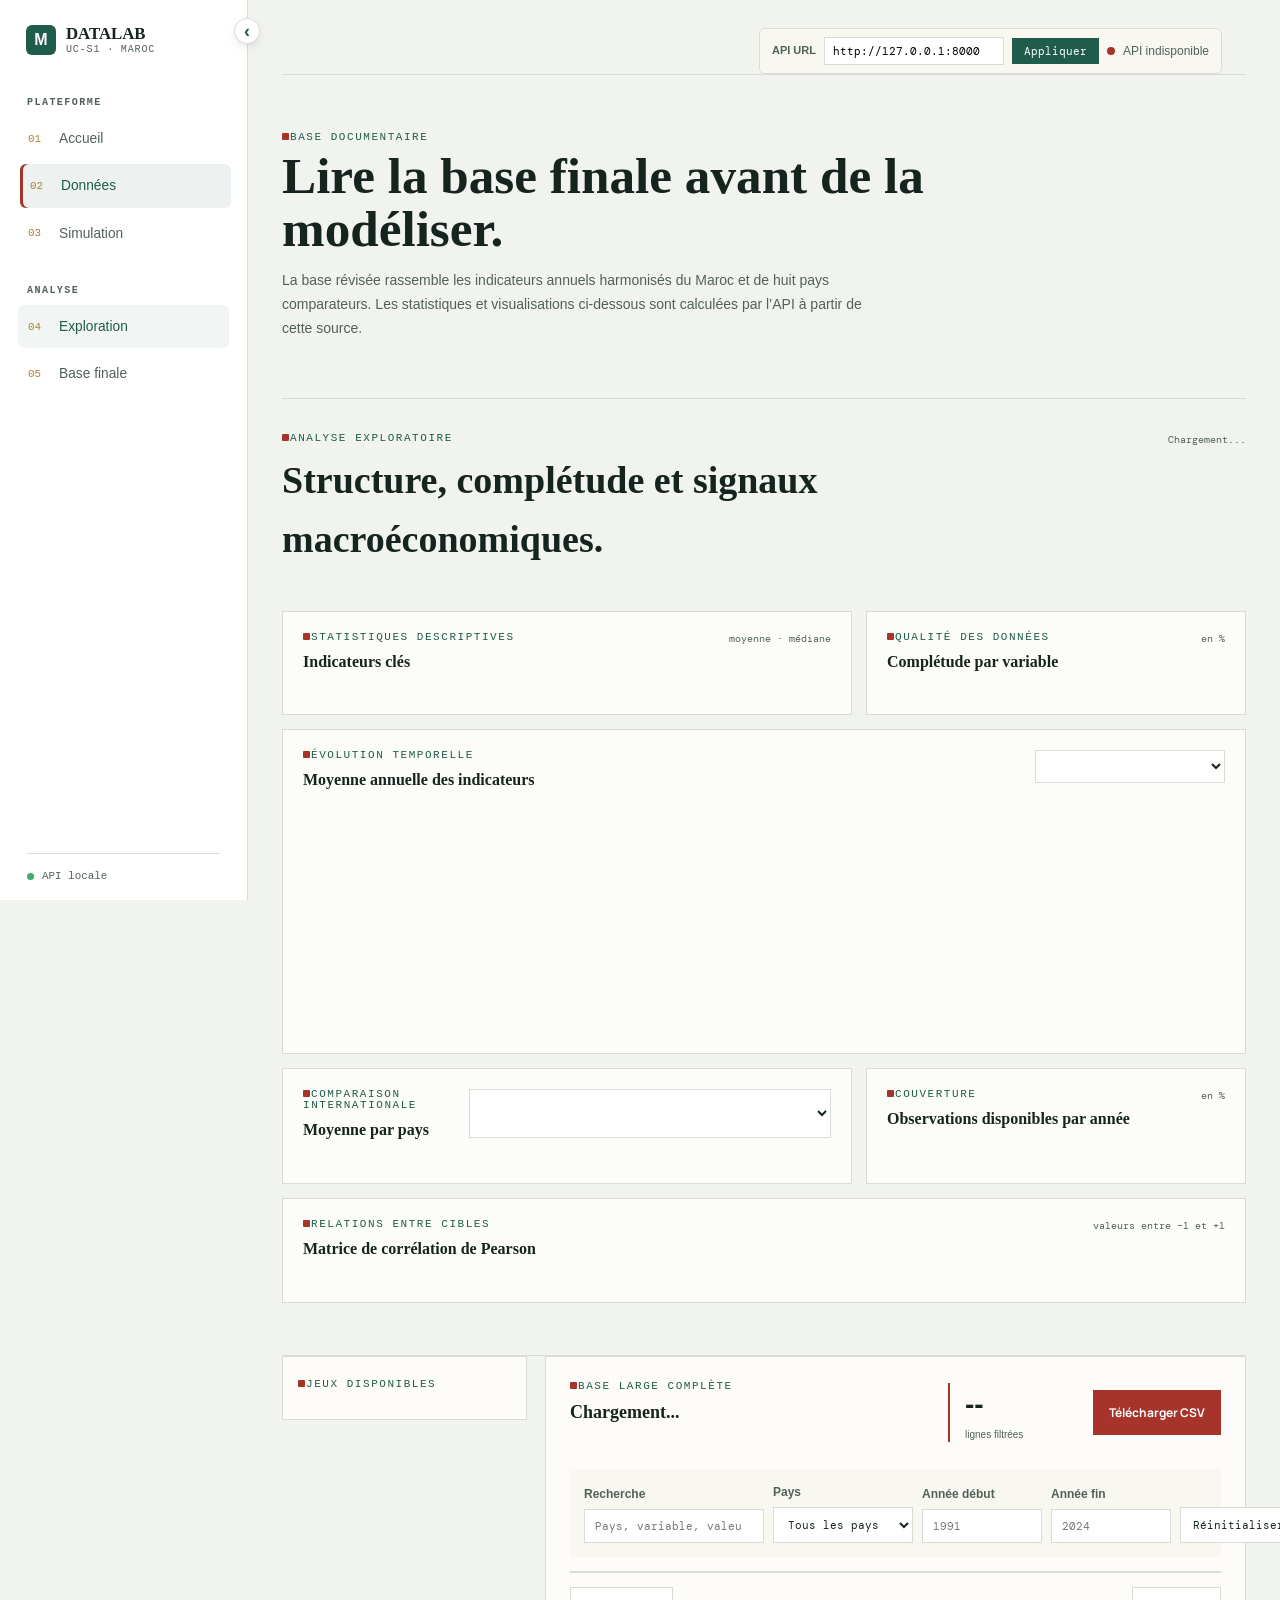
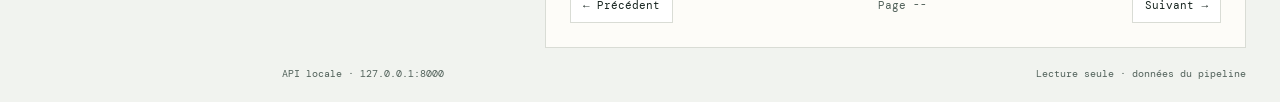
==== commit c569625a: "Ajout de la modif de l'url sur l'interface" ====
--- a/interface/data.html
+++ b/interface/data.html
@@ -10,7 +10,7 @@
 <body class="with-sidebar">
   <aside class="side-menu" aria-label="Menu principal"><a class="side-brand" href="index.html"><span class="site-mark">M</span><span>DATALAB<small>UC-S1 · MAROC</small></span></a><p class="side-label">PLATEFORME</p><nav><a href="index.html"><span>01</span>Accueil</a><a class="active" href="data.html"><span>02</span>Données</a><a href="simulation.html"><span>03</span>Simulation</a></nav><p class="side-label">ANALYSE</p><nav><a class="active-soft" href="#analysisTitle"><span>04</span>Exploration</a><a href="#datasetTitle"><span>05</span>Base finale</a></nav><div class="side-foot"><span class="status-dot online"></span><span>API locale</span></div></aside>
   <main class="shell data-shell">
-    <header class="site-nav"><div class="site-nav-inner"><a class="site-brand" href="index.html" aria-label="Datalab UC-S1, accueil"><span class="site-mark">M</span><span>DATALAB<small>UC-S1 · MAROC</small></span></a><nav class="site-links" aria-label="Navigation principale"><a href="index.html">Accueil</a><a class="current" href="data.html">Données</a><a href="simulation.html">Simulation</a></nav><div class="api-status" id="apiStatus"><span class="status-dot"></span><span>Connexion...</span></div></div></header>
+    <header class="site-nav"><div class="site-nav-inner"><a class="site-brand" href="index.html" aria-label="Datalab UC-S1, accueil"><span class="site-mark">M</span><span>DATALAB<small>UC-S1 · MAROC</small></span></a><nav class="site-links" aria-label="Navigation principale"><a href="index.html">Accueil</a><a class="current" href="data.html">Données</a><a href="simulation.html">Simulation</a></nav><div class="api-config"><label for="apiUrlInput">API URL</label><input id="apiUrlInput" type="text" placeholder="http://127.0.0.1:8000" value="http://127.0.0.1:8000"><button id="apiUrlButton" class="secondary-button" type="button">Appliquer</button><div class="api-status" id="apiStatus"><span class="status-dot"></span><span>Connexion...</span></div></div></div></header>
 
     <section class="data-intro">
       <p class="eyebrow">BASE DOCUMENTAIRE</p>
@@ -51,6 +51,6 @@
     </section>
     <footer><span>API locale · <span id="apiEndpoint">127.0.0.1:8000</span></span><span id="dataStatus">Lecture seule · données du pipeline</span></footer>
   </main>
-  <script src="data.js"></script><script src="sidebar.js"></script>
+  <script src="api-config.js"></script><script src="data.js"></script><script src="sidebar.js"></script>
 </body>
 </html>
--- a/interface/styles.css
+++ b/interface/styles.css
@@ -72,6 +72,16 @@
 .site-links a:hover, .site-links a.current { background: var(--green-soft); color: var(--green); }
 .site-cta, .site-mobile-link { padding: 9px 16px; border-radius: 6px; background: var(--green); color: white; font-size: .82rem; font-weight: 600; text-decoration: none; white-space: nowrap; }
 .site-mobile-link { display: none; }
+.api-config { display: flex; align-items: center; gap: 8px; margin-left: 16px; padding: 8px 12px; background: #f8f8f1; border-radius: 6px; border: 1px solid var(--line); }
+.api-config label { margin: 0; font-size: 11px; color: var(--muted); white-space: nowrap; font-weight: 600; }
+.api-config input { width: 180px; padding: 6px 8px; border: 1px solid var(--line); font: 11px DM Mono, monospace; background: white; }
+.api-config button { padding: 6px 12px; margin: 0; font-size: 11px; white-space: nowrap; background: var(--green); color: white; border: none; cursor: pointer; }
+.api-config button:hover { background: #2d5a3d; }
+.api-config-side { margin-top: 16px; padding-top: 16px; border-top: 1px solid var(--line); }
+.api-config-side label { display: block; margin-bottom: 6px; font-size: 11px; color: var(--muted); font-weight: 600; }
+.api-config-side input { width: 100%; padding: 8px; border: 1px solid var(--line); font: 11px DM Mono, monospace; margin-bottom: 8px; background: white; }
+.api-config-side button { width: 100%; padding: 8px; margin: 0; font-size: 11px; background: var(--green); color: white; border: none; cursor: pointer; }
+.api-config-side button:hover { background: #2d5a3d; }
 .maquette-home { min-width: 320px; }
 .maquette-hero { position: relative; overflow: hidden; padding: 74px 0 56px; }
 .hero-lines { position: absolute; inset: 0; opacity: .55; pointer-events: none; }
@@ -91,7 +101,7 @@
 .preview-grid article { min-height: 150px; }.preview-grid ul { margin: 4px 0 0; padding-left: 1.1em; }.dashboard-cta { display: flex; align-items: center; justify-content: space-between; gap: 32px; padding: 42px; border-radius: 16px; background: var(--green-dark); }.dashboard-cta h2 { margin: .35em 0 .3em; color: white; }.dashboard-cta p:not(.eyebrow) { max-width: 46ch; color: #c6d6ce; }.dashboard-cta .maquette-button { flex: 0 0 auto; background: var(--gold); color: #241b08; }.site-footer { display: flex; justify-content: space-between; flex-wrap: wrap; gap: 10px; padding: 30px 0; color: var(--muted); font: .76rem var(--mono); }
 @media (max-width: 900px) { .site-cta { display: none; }.site-mobile-link { display: inline-block; margin-left: auto; }.site-links { margin-left: 0; }.engine-grid { grid-template-columns: 1fr 1fr; }.two-columns { grid-template-columns: 1fr; } }
 @media (max-width: 720px) { .kpi-band { grid-template-columns: 1fr 1fr; }.preview-grid { grid-template-columns: 1fr; }.dashboard-cta { display: block; padding: 30px 24px; }.dashboard-cta .maquette-button { margin-top: 18px; } }
-@media (max-width: 520px) { .content-wrap, .site-nav-inner { width: calc(100% - 32px); }.site-nav-inner { gap: 10px; min-height: 58px; }.site-brand { font-size: .95rem; }.site-links { gap: 0; }.site-links a { padding: 7px 8px; font-size: .72rem; }.maquette-hero { padding: 56px 0 40px; }.maquette-section { padding: 48px 0; }.hero-lede { font-size: 1rem; }.engine-grid { grid-template-columns: 1fr; }.flow-node, .flow-node.wide { width: 100%; min-width: 0; }.site-footer { display: block; line-height: 2; } }
+@media (max-width: 520px) { .content-wrap, .site-nav-inner { width: calc(100% - 32px); }.site-nav-inner { gap: 10px; min-height: 58px; }.site-brand { font-size: .95rem; }.site-links { gap: 0; }.site-links a { padding: 7px 8px; font-size: .72rem; }.api-config { display: none; }.maquette-hero { padding: 56px 0 40px; }.maquette-section { padding: 48px 0; }.hero-lede { font-size: 1rem; }.engine-grid { grid-template-columns: 1fr; }.flow-node, .flow-node.wide { width: 100%; min-width: 0; }.site-footer { display: block; line-height: 2; } }
 .maquette-home .site-mobile-link { display: none; }
 @media (max-width: 520px) { .maquette-home .site-nav-inner { min-height: 58px; }.maquette-home .site-links { margin-left: auto; }.maquette-home .site-links a:nth-child(n+4) { display: none; }.maquette-home .site-links a { padding-inline: 6px; font-size: .68rem; }.maquette-home .site-mobile-link { display: inline-block; padding: 7px 9px; font-size: .7rem; } }
 
